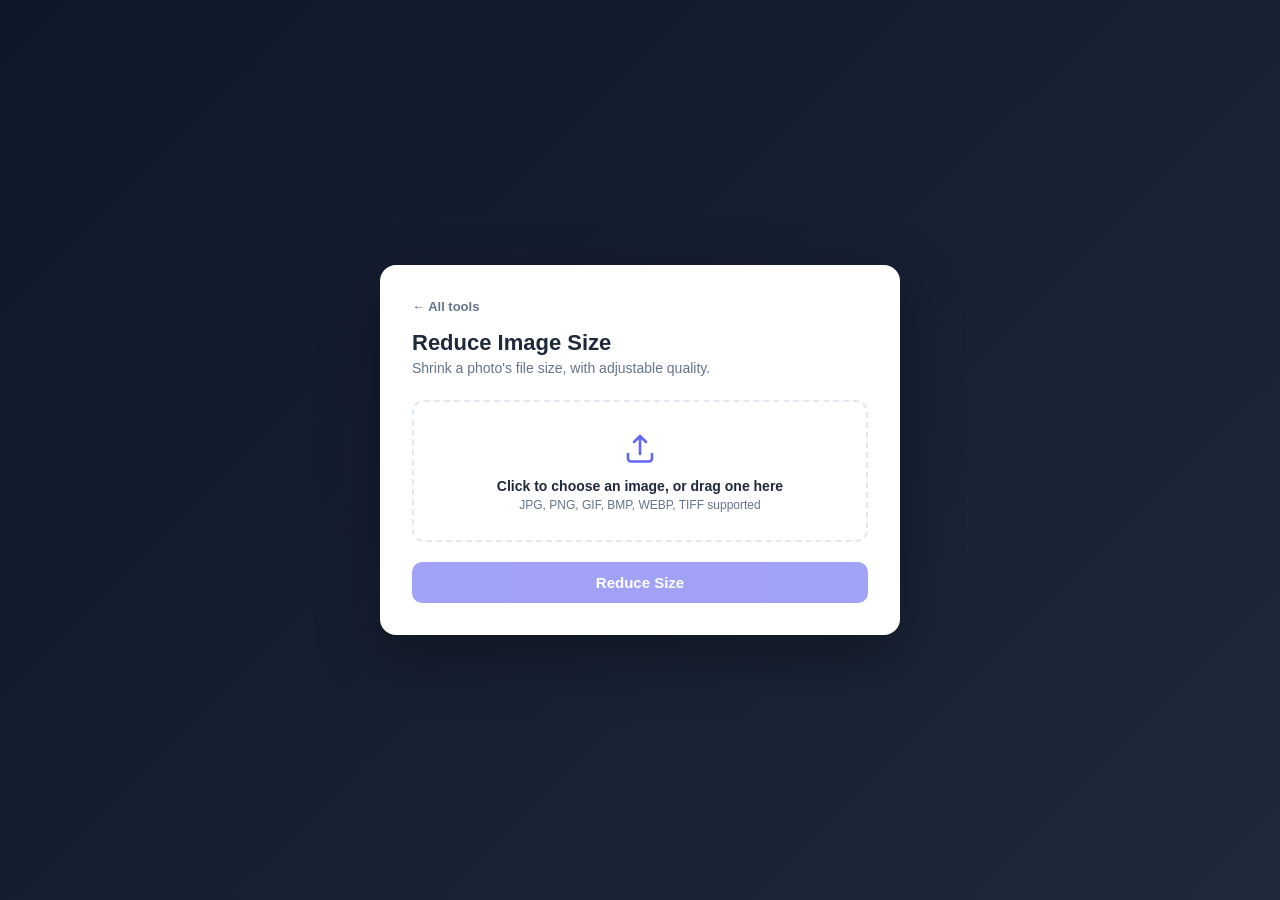
==== app/templates/compress.html @ ec40fc07 "Add landing page and an image-size-reduction tool Add a two-card landing page at "/" (Image to PDF /" ====
<!doctype html>
<html lang="en">
<head>
<meta charset="utf-8">
<meta name="viewport" content="width=device-width, initial-scale=1">
<title>Reduce Image Size</title>
<style>
  :root {
    --bg-1: #0f172a;
    --bg-2: #1e293b;
    --accent: #6366f1;
    --accent-hover: #4f46e5;
    --card: #ffffff;
    --text: #1e293b;
    --muted: #64748b;
    --border: #e2e8f0;
    --danger: #dc2626;
    --success: #16a34a;
  }
  * { box-sizing: border-box; }
  body {
    margin: 0;
    min-height: 100vh;
    display: flex;
    align-items: center;
    justify-content: center;
    padding: 24px;
    font-family: -apple-system, BlinkMacSystemFont, "Segoe UI", Roboto, Helvetica, Arial, sans-serif;
    background: linear-gradient(135deg, var(--bg-1), var(--bg-2));
  }
  .card {
    width: 100%;
    max-width: 520px;
    background: var(--card);
    border-radius: 16px;
    box-shadow: 0 20px 60px rgba(0, 0, 0, 0.35);
    padding: 32px;
  }
  .back-link {
    display: inline-flex;
    align-items: center;
    gap: 4px;
    margin-bottom: 16px;
    color: var(--muted);
    font-size: 13px;
    font-weight: 600;
    text-decoration: none;
  }
  .back-link:hover { color: var(--accent); }
  h1 {
    margin: 0 0 4px;
    font-size: 22px;
    color: var(--text);
  }
  p.subtitle {
    margin: 0 0 24px;
    color: var(--muted);
    font-size: 14px;
  }
  .dropzone {
    border: 2px dashed var(--border);
    border-radius: 12px;
    padding: 28px 16px;
    text-align: center;
    cursor: pointer;
    transition: border-color 0.15s, background-color 0.15s;
  }
  .dropzone:hover,
  .dropzone.dragover {
    border-color: var(--accent);
    background: #eef2ff;
  }
  .dropzone svg { width: 36px; height: 36px; color: var(--accent); margin-bottom: 8px; }
  .dropzone-text { color: var(--text); font-weight: 600; font-size: 14px; }
  .dropzone-hint { color: var(--muted); font-size: 12px; margin-top: 4px; }
  input[type="file"] { display: none; }

  .preview-row {
    display: none;
    align-items: center;
    gap: 12px;
    margin-top: 16px;
    padding: 10px 12px;
    border: 1px solid var(--border);
    border-radius: 10px;
  }
  .preview-row.visible { display: flex; }
  .preview-row img {
    width: 48px;
    height: 48px;
    object-fit: cover;
    border-radius: 6px;
    border: 1px solid var(--border);
    background: #f1f5f9;
  }
  .preview-info { flex: 1; min-width: 0; }
  .preview-name {
    font-size: 13px;
    color: var(--text);
    font-weight: 600;
    white-space: nowrap;
    overflow: hidden;
    text-overflow: ellipsis;
  }
  .preview-size { font-size: 12px; color: var(--muted); }
  .remove-btn {
    border: none;
    background: none;
    color: var(--muted);
    cursor: pointer;
    font-size: 18px;
    line-height: 1;
    padding: 4px;
  }
  .remove-btn:hover { color: var(--danger); }

  .controls {
    display: none;
    margin-top: 18px;
  }
  .controls.visible { display: block; }
  .control-row {
    display: flex;
    align-items: center;
    justify-content: space-between;
    margin-bottom: 6px;
  }
  .control-label { font-size: 13px; font-weight: 600; color: var(--text); }
  .control-value { font-size: 13px; color: var(--muted); }
  input[type="range"] {
    width: 100%;
    accent-color: var(--accent);
  }
  select {
    width: 100%;
    padding: 8px 10px;
    border-radius: 8px;
    border: 1px solid var(--border);
    font-size: 13px;
    color: var(--text);
    background: #fff;
    margin-top: 4px;
  }
  .control-group { margin-top: 16px; }

  button.primary {
    width: 100%;
    margin-top: 20px;
    padding: 12px 16px;
    border: none;
    border-radius: 10px;
    background: var(--accent);
    color: #fff;
    font-size: 15px;
    font-weight: 600;
    cursor: pointer;
    display: flex;
    align-items: center;
    justify-content: center;
    gap: 8px;
    transition: background-color 0.15s;
  }
  button.primary:hover:not(:disabled) { background: var(--accent-hover); }
  button.primary:disabled { opacity: 0.6; cursor: not-allowed; }

  .spinner {
    width: 16px;
    height: 16px;
    border: 2px solid rgba(255, 255, 255, 0.4);
    border-top-color: #fff;
    border-radius: 50%;
    animation: spin 0.7s linear infinite;
    display: none;
  }
  .spinner.visible { display: inline-block; }
  @keyframes spin { to { transform: rotate(360deg); } }

  .error {
    display: none;
    margin-top: 16px;
    padding: 10px 12px;
    border-radius: 8px;
    background: #fef2f2;
    color: var(--danger);
    font-size: 13px;
  }
  .error.visible { display: block; }

  .result {
    display: none;
    margin-top: 24px;
    border-top: 1px solid var(--border);
    padding-top: 20px;
  }
  .result.visible { display: block; }
  .result-header {
    display: flex;
    align-items: center;
    gap: 8px;
    margin-bottom: 4px;
    color: var(--success);
    font-weight: 600;
    font-size: 14px;
  }
  .result-stats {
    font-size: 13px;
    color: var(--muted);
    margin-bottom: 12px;
  }
  .result-stats strong { color: var(--text); }
  .image-preview {
    width: 100%;
    max-height: 320px;
    object-fit: contain;
    border: 1px solid var(--border);
    border-radius: 10px;
    background: #f8fafc;
    display: block;
  }
  .result-actions {
    display: flex;
    gap: 10px;
    margin-top: 14px;
  }
  a.download-btn, button.secondary {
    flex: 1;
    text-align: center;
    padding: 10px 16px;
    border-radius: 10px;
    font-size: 14px;
    font-weight: 600;
    text-decoration: none;
    cursor: pointer;
    border: none;
  }
  a.download-btn {
    background: var(--success);
    color: #fff;
  }
  a.download-btn:hover { opacity: 0.9; }
  button.secondary {
    background: #f1f5f9;
    color: var(--text);
  }
  button.secondary:hover { background: #e2e8f0; }
</style>
</head>
<body>
  <div class="card">
    <a class="back-link" href="/">&larr; All tools</a>
    <h1>Reduce Image Size</h1>
    <p class="subtitle">Shrink a photo's file size, with adjustable quality.</p>

    <form id="upload-form">
      <div class="dropzone" id="dropzone">
        <svg viewBox="0 0 24 24" fill="none" stroke="currentColor" stroke-width="1.75" stroke-linecap="round" stroke-linejoin="round">
          <path d="M12 16V4M12 4l-4 4M12 4l4 4"/>
          <path d="M4 16v3a2 2 0 0 0 2 2h12a2 2 0 0 0 2-2v-3"/>
        </svg>
        <div class="dropzone-text">Click to choose an image, or drag one here</div>
        <div class="dropzone-hint">JPG, PNG, GIF, BMP, WEBP, TIFF supported</div>
        <input type="file" name="file_photo" id="file_photo" accept="image/*">
      </div>

      <div class="preview-row" id="preview-row">
        <img id="preview-thumb" src="" alt="">
        <div class="preview-info">
          <div class="preview-name" id="preview-name"></div>
          <div class="preview-size" id="preview-size"></div>
        </div>
        <button type="button" class="remove-btn" id="remove-btn" aria-label="Remove file">&times;</button>
      </div>

      <div class="controls" id="controls">
        <div class="control-group">
          <div class="control-row">
            <span class="control-label">Quality</span>
            <span class="control-value" id="quality-value">75</span>
          </div>
          <input type="range" id="quality" min="10" max="95" value="75" step="5">
        </div>
        <div class="control-group">
          <span class="control-label">Max dimension</span>
          <select id="max-dimension">
            <option value="0">No resize</option>
            <option value="1920">1920px</option>
            <option value="1280" selected>1280px</option>
            <option value="1024">1024px</option>
            <option value="800">800px</option>
            <option value="640">640px</option>
          </select>
        </div>
      </div>

      <button type="submit" class="primary" id="convert-btn" disabled>
        <span class="spinner" id="spinner"></span>
        <span id="convert-label">Reduce Size</span>
      </button>
    </form>

    <div class="error" id="error-box"></div>

    <div class="result" id="result">
      <div class="result-header">&#10003; Reduced successfully</div>
      <div class="result-stats" id="result-stats"></div>
      <img class="image-preview" id="image-preview" alt="Compressed preview">
      <div class="result-actions">
        <a class="download-btn" id="download-link" download>Download Image</a>
        <button type="button" class="secondary" id="reset-btn">Compress another</button>
      </div>
    </div>
  </div>

  <script>
    const dropzone = document.getElementById('dropzone');
    const fileInput = document.getElementById('file_photo');
    const previewRow = document.getElementById('preview-row');
    const previewThumb = document.getElementById('preview-thumb');
    const previewName = document.getElementById('preview-name');
    const previewSize = document.getElementById('preview-size');
    const removeBtn = document.getElementById('remove-btn');
    const controls = document.getElementById('controls');
    const qualityInput = document.getElementById('quality');
    const qualityValue = document.getElementById('quality-value');
    const maxDimensionSelect = document.getElementById('max-dimension');
    const form = document.getElementById('upload-form');
    const convertBtn = document.getElementById('convert-btn');
    const spinner = document.getElementById('spinner');
    const convertLabel = document.getElementById('convert-label');
    const errorBox = document.getElementById('error-box');
    const result = document.getElementById('result');
    const resultStats = document.getElementById('result-stats');
    const imagePreview = document.getElementById('image-preview');
    const downloadLink = document.getElementById('download-link');
    const resetBtn = document.getElementById('reset-btn');

    let selectedFile = null;

    function formatSize(bytes) {
      if (bytes < 1024) return bytes + ' B';
      if (bytes < 1024 * 1024) return (bytes / 1024).toFixed(1) + ' KB';
      return (bytes / (1024 * 1024)).toFixed(1) + ' MB';
    }

    function showError(message) {
      errorBox.textContent = message;
      errorBox.classList.add('visible');
    }

    function clearError() {
      errorBox.textContent = '';
      errorBox.classList.remove('visible');
    }

    function setFile(file) {
      if (!file) return;
      clearError();
      result.classList.remove('visible');
      selectedFile = file;

      const reader = new FileReader();
      reader.onload = (e) => { previewThumb.src = e.target.result; };
      reader.readAsDataURL(file);

      previewName.textContent = file.name;
      previewSize.textContent = formatSize(file.size);
      previewRow.classList.add('visible');
      controls.classList.add('visible');
      convertBtn.disabled = false;
    }

    function clearFile() {
      selectedFile = null;
      fileInput.value = '';
      previewRow.classList.remove('visible');
      controls.classList.remove('visible');
      convertBtn.disabled = true;
      result.classList.remove('visible');
      clearError();
    }

    dropzone.addEventListener('click', () => fileInput.click());
    fileInput.addEventListener('change', () => setFile(fileInput.files[0]));

    ['dragenter', 'dragover'].forEach((evt) =>
      dropzone.addEventListener(evt, (e) => {
        e.preventDefault();
        dropzone.classList.add('dragover');
      })
    );
    ['dragleave', 'drop'].forEach((evt) =>
      dropzone.addEventListener(evt, (e) => {
        e.preventDefault();
        dropzone.classList.remove('dragover');
      })
    );
    dropzone.addEventListener('drop', (e) => {
      const file = e.dataTransfer.files[0];
      if (file) {
        fileInput.files = e.dataTransfer.files;
        setFile(file);
      }
    });

    removeBtn.addEventListener('click', (e) => {
      e.stopPropagation();
      clearFile();
    });

    qualityInput.addEventListener('input', () => {
      qualityValue.textContent = qualityInput.value;
    });

    form.addEventListener('submit', async (e) => {
      e.preventDefault();
      if (!selectedFile) return;

      clearError();
      convertBtn.disabled = true;
      spinner.classList.add('visible');
      convertLabel.textContent = 'Reducing...';

      try {
        const formData = new FormData();
        formData.append('file_photo', selectedFile);
        formData.append('quality', qualityInput.value);
        formData.append('max_dimension', maxDimensionSelect.value);

        const response = await fetch(form.action, { method: 'POST', body: formData });
        const data = await response.json();

        if (!response.ok) {
          throw new Error(data.detail || 'Compression failed');
        }

        imagePreview.src = data.image_url;
        downloadLink.href = data.image_url;
        downloadLink.setAttribute('download', data.download_name || 'compressed.jpg');

        const changeLabel = data.reduction_percent >= 0
          ? `${data.reduction_percent}% smaller`
          : `${Math.abs(data.reduction_percent)}% larger`;
        resultStats.innerHTML = `<strong>${formatSize(data.original_size)}</strong> &rarr; <strong>${formatSize(data.compressed_size)}</strong> (${changeLabel})`;

        result.classList.add('visible');
      } catch (err) {
        showError(err.message || 'Something went wrong. Please try again.');
      } finally {
        convertBtn.disabled = !selectedFile;
        spinner.classList.remove('visible');
        convertLabel.textContent = 'Reduce Size';
      }
    });

    resetBtn.addEventListener('click', () => {
      clearFile();
      imagePreview.src = '';
    });
  </script>
</body>
</html>
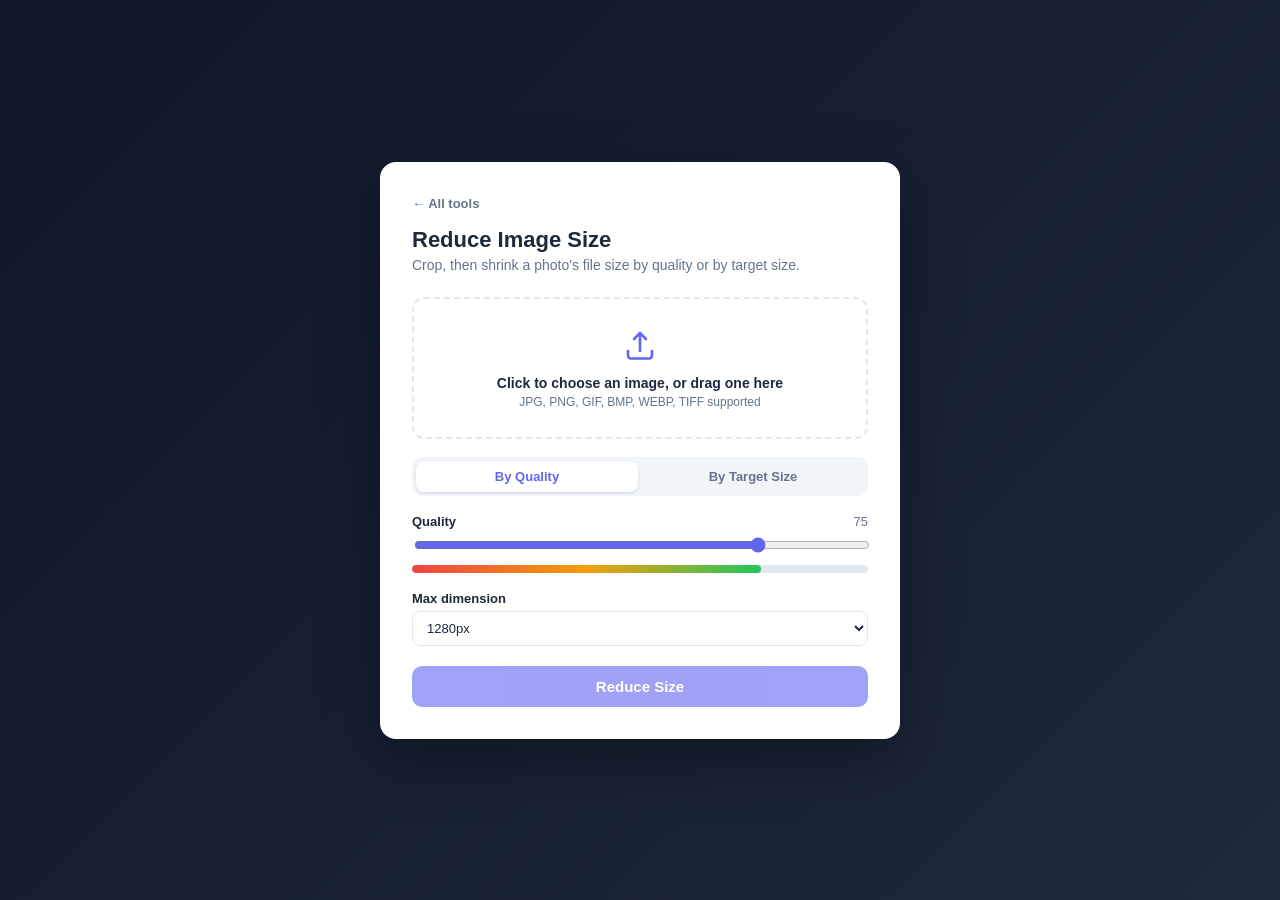
==== commit e5b91cb1: "Add crop, target-size auto-compression, and a quality meter to the resize tool - Crop: a canvas-base" ====
--- a/app/templates/compress.html
+++ b/app/templates/compress.html
@@ -103,6 +103,17 @@
     text-overflow: ellipsis;
   }
   .preview-size { font-size: 12px; color: var(--muted); }
+  .icon-btn {
+    border: none;
+    background: none;
+    color: var(--muted);
+    cursor: pointer;
+    padding: 4px;
+    display: inline-flex;
+    align-items: center;
+  }
+  .icon-btn:hover { color: var(--accent); }
+  .icon-btn svg { width: 18px; height: 18px; }
   .remove-btn {
     border: none;
     background: none;
@@ -114,10 +125,78 @@
   }
   .remove-btn:hover { color: var(--danger); }
 
-  .controls {
+  /* Cropper */
+  .cropper {
     display: none;
+    margin-top: 14px;
+  }
+  .cropper.visible { display: block; }
+  .cropper-image-wrap {
+    position: relative;
+    max-width: 100%;
+    line-height: 0;
+    background: #0f172a;
+    border-radius: 10px;
+    overflow: hidden;
+    user-select: none;
+  }
+  .cropper-image-wrap img {
+    display: block;
+    width: 100%;
+    height: auto;
+  }
+  .crop-box {
+    position: absolute;
+    border: 2px solid #fff;
+    box-shadow: 0 0 0 9999px rgba(15, 23, 42, 0.55);
+    cursor: move;
+    touch-action: none;
+  }
+  .crop-handle {
+    position: absolute;
+    width: 14px;
+    height: 14px;
+    background: #fff;
+    border: 2px solid var(--accent);
+    border-radius: 50%;
+    touch-action: none;
+  }
+  .crop-handle.nw { left: -8px; top: -8px; cursor: nwse-resize; }
+  .crop-handle.ne { right: -8px; top: -8px; cursor: nesw-resize; }
+  .crop-handle.sw { left: -8px; bottom: -8px; cursor: nesw-resize; }
+  .crop-handle.se { right: -8px; bottom: -8px; cursor: nwse-resize; }
+  .crop-actions {
+    display: flex;
+    gap: 10px;
+    margin-top: 10px;
+  }
+
+  .mode-toggle {
+    display: flex;
     margin-top: 18px;
-  }
+    background: #f1f5f9;
+    border-radius: 10px;
+    padding: 4px;
+    gap: 4px;
+  }
+  .mode-btn {
+    flex: 1;
+    border: none;
+    background: none;
+    padding: 8px 10px;
+    border-radius: 8px;
+    font-size: 13px;
+    font-weight: 600;
+    color: var(--muted);
+    cursor: pointer;
+  }
+  .mode-btn.active {
+    background: #fff;
+    color: var(--accent);
+    box-shadow: 0 1px 3px rgba(0, 0, 0, 0.12);
+  }
+
+  .controls { display: none; margin-top: 18px; }
   .controls.visible { display: block; }
   .control-row {
     display: flex;
@@ -131,7 +210,7 @@
     width: 100%;
     accent-color: var(--accent);
   }
-  select {
+  select, input[type="number"] {
     width: 100%;
     padding: 8px 10px;
     border-radius: 8px;
@@ -142,6 +221,23 @@
     margin-top: 4px;
   }
   .control-group { margin-top: 16px; }
+  .control-hint { font-size: 12px; color: var(--muted); margin-top: 6px; }
+
+  .quality-track {
+    width: 100%;
+    height: 8px;
+    border-radius: 4px;
+    background: #e2e8f0;
+    overflow: hidden;
+    margin-top: 8px;
+  }
+  .quality-fill {
+    height: 100%;
+    border-radius: 4px;
+    background: linear-gradient(90deg, #ef4444, #f59e0b, #22c55e);
+    width: 0%;
+    transition: width 0.2s ease;
+  }
 
   button.primary {
     width: 100%;
@@ -205,9 +301,15 @@
   .result-stats {
     font-size: 13px;
     color: var(--muted);
+    margin-bottom: 4px;
+  }
+  .result-stats strong { color: var(--text); }
+  .result-quality {
+    font-size: 12px;
+    color: var(--muted);
+    margin-top: 10px;
     margin-bottom: 12px;
   }
-  .result-stats strong { color: var(--text); }
   .image-preview {
     width: 100%;
     max-height: 320px;
@@ -249,7 +351,7 @@
   <div class="card">
     <a class="back-link" href="/">&larr; All tools</a>
     <h1>Reduce Image Size</h1>
-    <p class="subtitle">Shrink a photo's file size, with adjustable quality.</p>
+    <p class="subtitle">Crop, then shrink a photo's file size by quality or by target size.</p>
 
     <form id="upload-form">
       <div class="dropzone" id="dropzone">
@@ -268,16 +370,44 @@
           <div class="preview-name" id="preview-name"></div>
           <div class="preview-size" id="preview-size"></div>
         </div>
+        <button type="button" class="icon-btn" id="crop-btn" aria-label="Crop image">
+          <svg viewBox="0 0 24 24" fill="none" stroke="currentColor" stroke-width="1.75" stroke-linecap="round" stroke-linejoin="round">
+            <path d="M6 2v14a2 2 0 0 0 2 2h14"/>
+            <path d="M18 22V8a2 2 0 0 0-2-2H2"/>
+          </svg>
+        </button>
         <button type="button" class="remove-btn" id="remove-btn" aria-label="Remove file">&times;</button>
       </div>
 
-      <div class="controls" id="controls">
+      <div class="cropper" id="cropper">
+        <div class="cropper-image-wrap" id="cropper-wrap">
+          <img id="crop-image" src="" alt="Crop preview">
+          <div class="crop-box" id="crop-box">
+            <div class="crop-handle nw" data-handle="nw"></div>
+            <div class="crop-handle ne" data-handle="ne"></div>
+            <div class="crop-handle sw" data-handle="sw"></div>
+            <div class="crop-handle se" data-handle="se"></div>
+          </div>
+        </div>
+        <div class="crop-actions">
+          <button type="button" class="primary" id="apply-crop-btn" style="margin-top:0">Apply Crop</button>
+          <button type="button" class="secondary" id="cancel-crop-btn">Cancel</button>
+        </div>
+      </div>
+
+      <div class="mode-toggle" id="mode-toggle">
+        <button type="button" class="mode-btn active" data-mode="quality">By Quality</button>
+        <button type="button" class="mode-btn" data-mode="target">By Target Size</button>
+      </div>
+
+      <div class="controls visible" id="quality-controls">
         <div class="control-group">
           <div class="control-row">
             <span class="control-label">Quality</span>
             <span class="control-value" id="quality-value">75</span>
           </div>
           <input type="range" id="quality" min="10" max="95" value="75" step="5">
+          <div class="quality-track"><div class="quality-fill" id="quality-fill"></div></div>
         </div>
         <div class="control-group">
           <span class="control-label">Max dimension</span>
@@ -292,6 +422,14 @@
         </div>
       </div>
 
+      <div class="controls" id="target-controls">
+        <div class="control-group">
+          <span class="control-label">Target file size (MB)</span>
+          <input type="number" id="target-size" min="0.01" step="0.05" value="0.5">
+          <div class="control-hint">We'll automatically find the quality (and, if needed, dimensions) that gets closest to this size without going over.</div>
+        </div>
+      </div>
+
       <button type="submit" class="primary" id="convert-btn" disabled>
         <span class="spinner" id="spinner"></span>
         <span id="convert-label">Reduce Size</span>
@@ -303,7 +441,9 @@
     <div class="result" id="result">
       <div class="result-header">&#10003; Reduced successfully</div>
       <div class="result-stats" id="result-stats"></div>
-      <img class="image-preview" id="image-preview" alt="Compressed preview">
+      <div class="result-quality" id="result-quality-label"></div>
+      <div class="quality-track"><div class="quality-fill" id="result-quality-fill"></div></div>
+      <img class="image-preview" id="image-preview" alt="Compressed preview" style="margin-top:14px">
       <div class="result-actions">
         <a class="download-btn" id="download-link" download>Download Image</a>
         <button type="button" class="secondary" id="reset-btn">Compress another</button>
@@ -319,10 +459,21 @@
     const previewName = document.getElementById('preview-name');
     const previewSize = document.getElementById('preview-size');
     const removeBtn = document.getElementById('remove-btn');
-    const controls = document.getElementById('controls');
+    const cropBtn = document.getElementById('crop-btn');
+    const cropper = document.getElementById('cropper');
+    const cropperWrap = document.getElementById('cropper-wrap');
+    const cropImage = document.getElementById('crop-image');
+    const cropBox = document.getElementById('crop-box');
+    const applyCropBtn = document.getElementById('apply-crop-btn');
+    const cancelCropBtn = document.getElementById('cancel-crop-btn');
+    const modeToggle = document.getElementById('mode-toggle');
+    const qualityControls = document.getElementById('quality-controls');
+    const targetControls = document.getElementById('target-controls');
     const qualityInput = document.getElementById('quality');
     const qualityValue = document.getElementById('quality-value');
+    const qualityFill = document.getElementById('quality-fill');
     const maxDimensionSelect = document.getElementById('max-dimension');
+    const targetSizeInput = document.getElementById('target-size');
     const form = document.getElementById('upload-form');
     const convertBtn = document.getElementById('convert-btn');
     const spinner = document.getElementById('spinner');
@@ -330,11 +481,14 @@
     const errorBox = document.getElementById('error-box');
     const result = document.getElementById('result');
     const resultStats = document.getElementById('result-stats');
+    const resultQualityLabel = document.getElementById('result-quality-label');
+    const resultQualityFill = document.getElementById('result-quality-fill');
     const imagePreview = document.getElementById('image-preview');
     const downloadLink = document.getElementById('download-link');
     const resetBtn = document.getElementById('reset-btn');
 
     let selectedFile = null;
+    let mode = 'quality';
 
     function formatSize(bytes) {
       if (bytes < 1024) return bytes + ' B';
@@ -350,6 +504,12 @@
     function clearError() {
       errorBox.textContent = '';
       errorBox.classList.remove('visible');
+    }
+
+    function updateQualityFill() {
+      const pct = ((qualityInput.value - qualityInput.min) / (qualityInput.max - qualityInput.min)) * 100;
+      qualityFill.style.width = pct + '%';
+      qualityValue.textContent = qualityInput.value;
     }
 
     function setFile(file) {
@@ -357,6 +517,7 @@
       clearError();
       result.classList.remove('visible');
       selectedFile = file;
+      closeCropper();
 
       const reader = new FileReader();
       reader.onload = (e) => { previewThumb.src = e.target.result; };
@@ -365,7 +526,6 @@
       previewName.textContent = file.name;
       previewSize.textContent = formatSize(file.size);
       previewRow.classList.add('visible');
-      controls.classList.add('visible');
       convertBtn.disabled = false;
     }
 
@@ -373,9 +533,9 @@
       selectedFile = null;
       fileInput.value = '';
       previewRow.classList.remove('visible');
-      controls.classList.remove('visible');
       convertBtn.disabled = true;
       result.classList.remove('visible');
+      closeCropper();
       clearError();
     }
 
@@ -407,8 +567,121 @@
       clearFile();
     });
 
-    qualityInput.addEventListener('input', () => {
-      qualityValue.textContent = qualityInput.value;
+    qualityInput.addEventListener('input', updateQualityFill);
+    updateQualityFill();
+
+    modeToggle.addEventListener('click', (e) => {
+      const btn = e.target.closest('.mode-btn');
+      if (!btn) return;
+      mode = btn.dataset.mode;
+      modeToggle.querySelectorAll('.mode-btn').forEach((b) => b.classList.toggle('active', b === btn));
+      qualityControls.classList.toggle('visible', mode === 'quality');
+      targetControls.classList.toggle('visible', mode === 'target');
+    });
+
+    // ---- Cropper ----
+    let cropRect = null; // { x, y, w, h } in wrap-pixel space
+    let dragState = null;
+
+    function closeCropper() {
+      cropper.classList.remove('visible');
+    }
+
+    cropBtn.addEventListener('click', () => {
+      if (!selectedFile) return;
+      const url = URL.createObjectURL(selectedFile);
+      cropImage.onload = () => {
+        cropper.classList.add('visible');
+        const w = cropperWrap.clientWidth;
+        const h = cropperWrap.clientHeight;
+        const boxW = w * 0.7;
+        const boxH = h * 0.7;
+        cropRect = { x: (w - boxW) / 2, y: (h - boxH) / 2, w: boxW, h: boxH };
+        renderCropBox();
+      };
+      cropImage.src = url;
+    });
+
+    function renderCropBox() {
+      cropBox.style.left = cropRect.x + 'px';
+      cropBox.style.top = cropRect.y + 'px';
+      cropBox.style.width = cropRect.w + 'px';
+      cropBox.style.height = cropRect.h + 'px';
+    }
+
+    function clampCropRect() {
+      const w = cropperWrap.clientWidth;
+      const h = cropperWrap.clientHeight;
+      cropRect.w = Math.max(30, Math.min(cropRect.w, w));
+      cropRect.h = Math.max(30, Math.min(cropRect.h, h));
+      cropRect.x = Math.max(0, Math.min(cropRect.x, w - cropRect.w));
+      cropRect.y = Math.max(0, Math.min(cropRect.y, h - cropRect.h));
+    }
+
+    function pointerPos(e) {
+      return { x: e.clientX, y: e.clientY };
+    }
+
+    cropBox.addEventListener('pointerdown', (e) => {
+      const handle = e.target.dataset.handle;
+      dragState = {
+        handle: handle || 'move',
+        start: pointerPos(e),
+        rect: { ...cropRect },
+      };
+      e.target.setPointerCapture && e.target.setPointerCapture(e.pointerId);
+      e.preventDefault();
+    });
+
+    window.addEventListener('pointermove', (e) => {
+      if (!dragState) return;
+      const pos = pointerPos(e);
+      const dx = pos.x - dragState.start.x;
+      const dy = pos.y - dragState.start.y;
+      const r = dragState.rect;
+
+      if (dragState.handle === 'move') {
+        cropRect.x = r.x + dx;
+        cropRect.y = r.y + dy;
+      } else {
+        let { x, y, w, h } = r;
+        if (dragState.handle.includes('n')) { y = r.y + dy; h = r.h - dy; }
+        if (dragState.handle.includes('s')) { h = r.h + dy; }
+        if (dragState.handle.includes('w')) { x = r.x + dx; w = r.w - dx; }
+        if (dragState.handle.includes('e')) { w = r.w + dx; }
+        cropRect = { x, y, w, h };
+      }
+      clampCropRect();
+      renderCropBox();
+    });
+
+    window.addEventListener('pointerup', () => { dragState = null; });
+
+    cancelCropBtn.addEventListener('click', () => closeCropper());
+
+    applyCropBtn.addEventListener('click', () => {
+      const wrapW = cropperWrap.clientWidth;
+      const wrapH = cropperWrap.clientHeight;
+      const scaleX = cropImage.naturalWidth / wrapW;
+      const scaleY = cropImage.naturalHeight / wrapH;
+
+      const sx = cropRect.x * scaleX;
+      const sy = cropRect.y * scaleY;
+      const sw = cropRect.w * scaleX;
+      const sh = cropRect.h * scaleY;
+
+      const canvas = document.createElement('canvas');
+      canvas.width = Math.max(1, Math.round(sw));
+      canvas.height = Math.max(1, Math.round(sh));
+      const ctx = canvas.getContext('2d');
+      ctx.drawImage(cropImage, sx, sy, sw, sh, 0, 0, canvas.width, canvas.height);
+
+      const outType = selectedFile.type && selectedFile.type.startsWith('image/') ? selectedFile.type : 'image/png';
+      canvas.toBlob((blob) => {
+        const croppedFile = new File([blob], selectedFile.name, { type: outType });
+        closeCropper();
+        setFile(croppedFile);
+      }, outType, 0.95);
     });
 
     form.addEventListener('submit', async (e) => {
@@ -418,13 +691,19 @@
       clearError();
       convertBtn.disabled = true;
       spinner.classList.add('visible');
-      convertLabel.textContent = 'Reducing...';
+      convertLabel.textContent = mode === 'target' ? 'Finding best fit...' : 'Reducing...';
 
       try {
         const formData = new FormData();
         formData.append('file_photo', selectedFile);
-        formData.append('quality', qualityInput.value);
-        formData.append('max_dimension', maxDimensionSelect.value);
+        if (mode === 'target') {
+          const mb = parseFloat(targetSizeInput.value);
+          if (!mb || mb <= 0) throw new Error('Enter a target size greater than 0');
+          formData.append('target_size_mb', mb);
+        } else {
+          formData.append('quality', qualityInput.value);
+          formData.append('max_dimension', maxDimensionSelect.value);
+        }
 
         const response = await fetch(form.action, { method: 'POST', body: formData });
         const data = await response.json();
@@ -441,6 +720,9 @@
           ? `${data.reduction_percent}% smaller`
           : `${Math.abs(data.reduction_percent)}% larger`;
         resultStats.innerHTML = `<strong>${formatSize(data.original_size)}</strong> &rarr; <strong>${formatSize(data.compressed_size)}</strong> (${changeLabel})`;
+
+        resultQualityLabel.textContent = `Quality used: ${data.quality_used}%`;
+        resultQualityFill.style.width = data.quality_used + '%';
 
         result.classList.add('visible');
       } catch (err) {
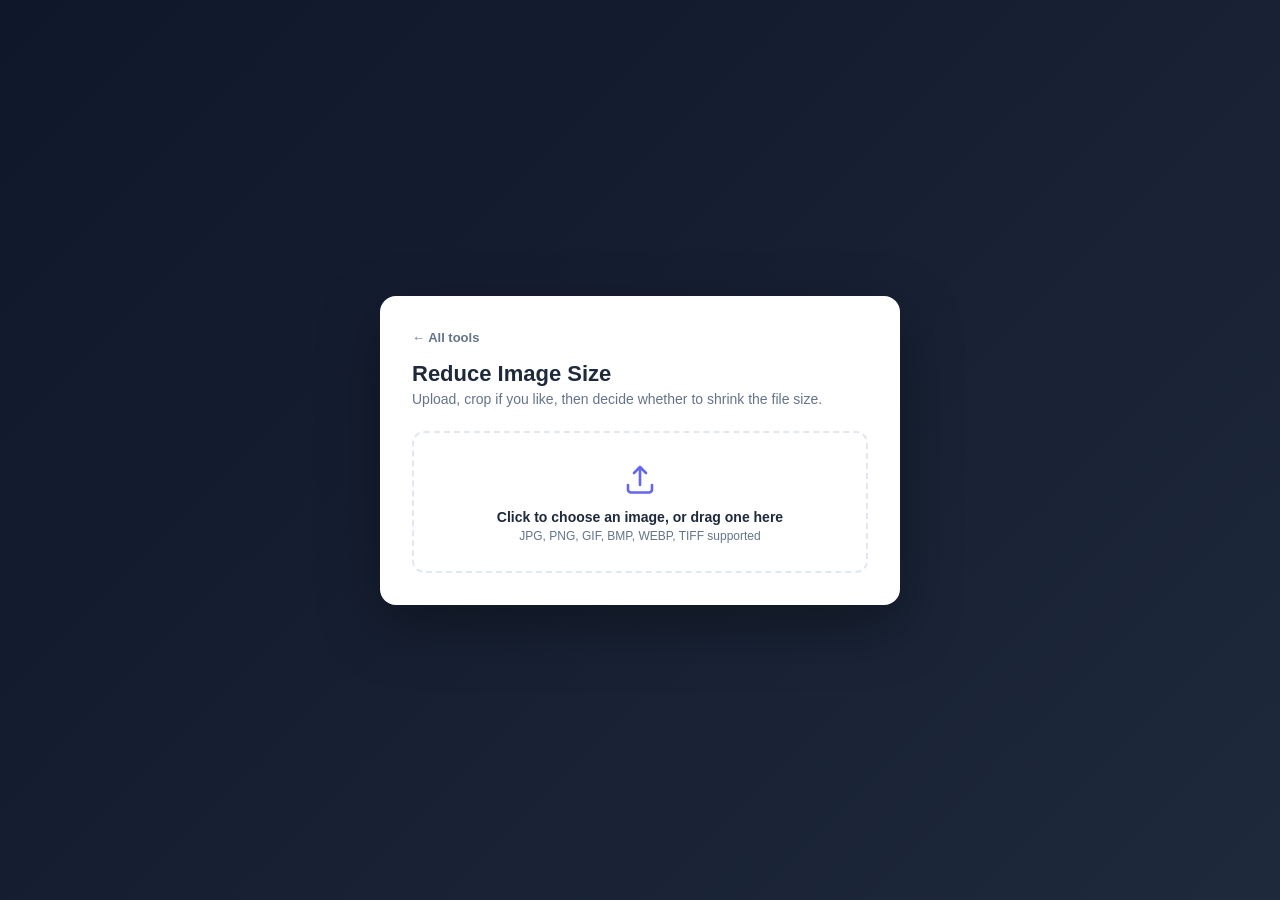
==== commit 4dfdac0d: "Add Merge PDF, Word-to-PDF, PDF-to-Word tools and upgrade existing ones Landing page grows from 2 to" ====
--- a/app/templates/compress.html
+++ b/app/templates/compress.html
@@ -125,12 +125,16 @@
   }
   .remove-btn:hover { color: var(--danger); }
 
+  .section { display: none; margin-top: 18px; }
+  .section.visible { display: block; }
+  .section-label {
+    font-size: 13px;
+    font-weight: 700;
+    color: var(--text);
+    margin-bottom: 8px;
+  }
+
   /* Cropper */
-  .cropper {
-    display: none;
-    margin-top: 14px;
-  }
-  .cropper.visible { display: block; }
   .cropper-image-wrap {
     position: relative;
     max-width: 100%;
@@ -171,9 +175,33 @@
     margin-top: 10px;
   }
 
+  .size-summary {
+    font-size: 13px;
+    color: var(--muted);
+  }
+  .size-summary strong { color: var(--text); }
+
+  .decision-row {
+    display: flex;
+    gap: 10px;
+    margin-top: 12px;
+  }
+  button.decision-btn {
+    flex: 1;
+    padding: 10px 16px;
+    border-radius: 10px;
+    font-size: 14px;
+    font-weight: 600;
+    cursor: pointer;
+    border: 1px solid var(--border);
+    background: #fff;
+    color: var(--text);
+  }
+  button.decision-btn:hover { border-color: var(--accent); color: var(--accent); }
+  button.decision-btn.chosen { background: var(--accent); color: #fff; border-color: var(--accent); }
+
   .mode-toggle {
     display: flex;
-    margin-top: 18px;
     background: #f1f5f9;
     border-radius: 10px;
     padding: 4px;
@@ -196,7 +224,7 @@
     box-shadow: 0 1px 3px rgba(0, 0, 0, 0.12);
   }
 
-  .controls { display: none; margin-top: 18px; }
+  .controls { display: none; margin-top: 16px; }
   .controls.visible { display: block; }
   .control-row {
     display: flex;
@@ -210,7 +238,7 @@
     width: 100%;
     accent-color: var(--accent);
   }
-  select, input[type="number"] {
+  select, input[type="number"], input[type="text"] {
     width: 100%;
     padding: 8px 10px;
     border-radius: 8px;
@@ -282,6 +310,17 @@
   }
   .error.visible { display: block; }
 
+  .floor-note {
+    display: none;
+    margin-top: 10px;
+    padding: 8px 10px;
+    border-radius: 8px;
+    background: #fffbeb;
+    color: #92400e;
+    font-size: 12px;
+  }
+  .floor-note.visible { display: block; }
+
   .result {
     display: none;
     margin-top: 24px;
@@ -319,6 +358,7 @@
     background: #f8fafc;
     display: block;
   }
+  .filename-group { margin-top: 14px; margin-bottom: 4px; }
   .result-actions {
     display: flex;
     gap: 10px;
@@ -351,7 +391,7 @@
   <div class="card">
     <a class="back-link" href="/">&larr; All tools</a>
     <h1>Reduce Image Size</h1>
-    <p class="subtitle">Crop, then shrink a photo's file size by quality or by target size.</p>
+    <p class="subtitle">Upload, crop if you like, then decide whether to shrink the file size.</p>
 
     <form id="upload-form">
       <div class="dropzone" id="dropzone">
@@ -370,16 +410,12 @@
           <div class="preview-name" id="preview-name"></div>
           <div class="preview-size" id="preview-size"></div>
         </div>
-        <button type="button" class="icon-btn" id="crop-btn" aria-label="Crop image">
-          <svg viewBox="0 0 24 24" fill="none" stroke="currentColor" stroke-width="1.75" stroke-linecap="round" stroke-linejoin="round">
-            <path d="M6 2v14a2 2 0 0 0 2 2h14"/>
-            <path d="M18 22V8a2 2 0 0 0-2-2H2"/>
-          </svg>
-        </button>
         <button type="button" class="remove-btn" id="remove-btn" aria-label="Remove file">&times;</button>
       </div>
 
-      <div class="cropper" id="cropper">
+      <!-- Step: crop -->
+      <div class="section" id="crop-section">
+        <div class="section-label">Crop (optional)</div>
         <div class="cropper-image-wrap" id="cropper-wrap">
           <img id="crop-image" src="" alt="Crop preview">
           <div class="crop-box" id="crop-box">
@@ -391,62 +427,85 @@
         </div>
         <div class="crop-actions">
           <button type="button" class="primary" id="apply-crop-btn" style="margin-top:0">Apply Crop</button>
-          <button type="button" class="secondary" id="cancel-crop-btn">Cancel</button>
+          <button type="button" class="secondary" id="skip-crop-btn">Use Original</button>
         </div>
       </div>
 
-      <div class="mode-toggle" id="mode-toggle">
-        <button type="button" class="mode-btn active" data-mode="quality">By Quality</button>
-        <button type="button" class="mode-btn" data-mode="target">By Target Size</button>
+      <!-- Step: decision -->
+      <div class="section" id="decision-section">
+        <div class="section-label">Current image</div>
+        <div class="size-summary" id="size-summary"></div>
+        <div class="quality-track"><div class="quality-fill" id="anchor-quality-fill" style="width:100%"></div></div>
+        <div class="control-hint" style="margin-bottom:4px">Original quality &mdash; nothing compressed yet</div>
+        <div class="control-label" style="margin-top:14px">Reduce the file size further?</div>
+        <div class="decision-row">
+          <button type="button" class="decision-btn" id="reduce-no-btn">No, use this</button>
+          <button type="button" class="decision-btn" id="reduce-yes-btn">Yes, reduce it</button>
+        </div>
       </div>
 
-      <div class="controls visible" id="quality-controls">
-        <div class="control-group">
-          <div class="control-row">
-            <span class="control-label">Quality</span>
-            <span class="control-value" id="quality-value">75</span>
+      <!-- Step: compression controls -->
+      <div class="section" id="compress-section">
+        <div class="section-label">How should we reduce it?</div>
+        <div class="mode-toggle" id="mode-toggle">
+          <button type="button" class="mode-btn active" data-mode="target">By Target Size</button>
+          <button type="button" class="mode-btn" data-mode="quality">By Quality</button>
+        </div>
+
+        <div class="controls visible" id="target-controls">
+          <div class="control-group">
+            <span class="control-label">Target file size (MB)</span>
+            <input type="number" id="target-size" min="0.01" step="any" value="0.5">
           </div>
-          <input type="range" id="quality" min="10" max="95" value="75" step="5">
-          <div class="quality-track"><div class="quality-fill" id="quality-fill"></div></div>
         </div>
+
+        <div class="controls" id="quality-controls">
+          <div class="control-group">
+            <div class="control-row">
+              <span class="control-label">Quality</span>
+              <span class="control-value" id="quality-value">75</span>
+            </div>
+            <input type="range" id="quality" min="10" max="95" value="75" step="5">
+            <div class="quality-track"><div class="quality-fill" id="quality-fill"></div></div>
+          </div>
+        </div>
+
         <div class="control-group">
           <span class="control-label">Max dimension</span>
           <select id="max-dimension">
-            <option value="0">No resize</option>
+            <option value="0" selected>No resize</option>
             <option value="1920">1920px</option>
-            <option value="1280" selected>1280px</option>
+            <option value="1280">1280px</option>
             <option value="1024">1024px</option>
             <option value="800">800px</option>
             <option value="640">640px</option>
           </select>
+          <div class="control-hint">Quality always stays above 40% &mdash; if your target can't be reached without dropping lower, we stop there and get as close as we can.</div>
         </div>
+
+        <button type="submit" class="primary" id="convert-btn">
+          <span class="spinner" id="spinner"></span>
+          <span id="convert-label">Reduce Size</span>
+        </button>
       </div>
-
-      <div class="controls" id="target-controls">
-        <div class="control-group">
-          <span class="control-label">Target file size (MB)</span>
-          <input type="number" id="target-size" min="0.01" step="0.05" value="0.5">
-          <div class="control-hint">We'll automatically find the quality (and, if needed, dimensions) that gets closest to this size without going over.</div>
-        </div>
-      </div>
-
-      <button type="submit" class="primary" id="convert-btn" disabled>
-        <span class="spinner" id="spinner"></span>
-        <span id="convert-label">Reduce Size</span>
-      </button>
     </form>
 
     <div class="error" id="error-box"></div>
 
     <div class="result" id="result">
-      <div class="result-header">&#10003; Reduced successfully</div>
+      <div class="result-header" id="result-header">&#10003; Ready to download</div>
       <div class="result-stats" id="result-stats"></div>
       <div class="result-quality" id="result-quality-label"></div>
-      <div class="quality-track"><div class="quality-fill" id="result-quality-fill"></div></div>
-      <img class="image-preview" id="image-preview" alt="Compressed preview" style="margin-top:14px">
+      <div class="quality-track" id="result-quality-track"><div class="quality-fill" id="result-quality-fill"></div></div>
+      <div class="floor-note" id="floor-note">Quality floor (40%) reached &mdash; this is the closest we could get to your target without lowering quality further.</div>
+      <img class="image-preview" id="image-preview" alt="Result preview" style="margin-top:14px">
+      <div class="control-group filename-group">
+        <span class="control-label">File name</span>
+        <input type="text" id="filename-input" spellcheck="false">
+      </div>
       <div class="result-actions">
         <a class="download-btn" id="download-link" download>Download Image</a>
-        <button type="button" class="secondary" id="reset-btn">Compress another</button>
+        <button type="button" class="secondary" id="reset-btn">Start over</button>
       </div>
     </div>
   </div>
@@ -459,13 +518,20 @@
     const previewName = document.getElementById('preview-name');
     const previewSize = document.getElementById('preview-size');
     const removeBtn = document.getElementById('remove-btn');
-    const cropBtn = document.getElementById('crop-btn');
-    const cropper = document.getElementById('cropper');
+
+    const cropSection = document.getElementById('crop-section');
     const cropperWrap = document.getElementById('cropper-wrap');
     const cropImage = document.getElementById('crop-image');
     const cropBox = document.getElementById('crop-box');
     const applyCropBtn = document.getElementById('apply-crop-btn');
-    const cancelCropBtn = document.getElementById('cancel-crop-btn');
+    const skipCropBtn = document.getElementById('skip-crop-btn');
+
+    const decisionSection = document.getElementById('decision-section');
+    const sizeSummary = document.getElementById('size-summary');
+    const reduceYesBtn = document.getElementById('reduce-yes-btn');
+    const reduceNoBtn = document.getElementById('reduce-no-btn');
+
+    const compressSection = document.getElementById('compress-section');
     const modeToggle = document.getElementById('mode-toggle');
     const qualityControls = document.getElementById('quality-controls');
     const targetControls = document.getElementById('target-controls');
@@ -474,21 +540,29 @@
     const qualityFill = document.getElementById('quality-fill');
     const maxDimensionSelect = document.getElementById('max-dimension');
     const targetSizeInput = document.getElementById('target-size');
+
     const form = document.getElementById('upload-form');
     const convertBtn = document.getElementById('convert-btn');
     const spinner = document.getElementById('spinner');
     const convertLabel = document.getElementById('convert-label');
     const errorBox = document.getElementById('error-box');
+
     const result = document.getElementById('result');
+    const resultHeader = document.getElementById('result-header');
     const resultStats = document.getElementById('result-stats');
     const resultQualityLabel = document.getElementById('result-quality-label');
+    const resultQualityTrack = document.getElementById('result-quality-track');
     const resultQualityFill = document.getElementById('result-quality-fill');
+    const floorNote = document.getElementById('floor-note');
     const imagePreview = document.getElementById('image-preview');
+    const filenameInput = document.getElementById('filename-input');
     const downloadLink = document.getElementById('download-link');
     const resetBtn = document.getElementById('reset-btn');
 
     let selectedFile = null;
-    let mode = 'quality';
+    let currentDims = { w: 0, h: 0 };
+    let mode = 'target';
+    let resultObjectUrl = null;
 
     function formatSize(bytes) {
       if (bytes < 1024) return bytes + ' B';
@@ -506,41 +580,56 @@
       errorBox.classList.remove('visible');
     }
 
-    function updateQualityFill() {
-      const pct = ((qualityInput.value - qualityInput.min) / (qualityInput.max - qualityInput.min)) * 100;
-      qualityFill.style.width = pct + '%';
-      qualityValue.textContent = qualityInput.value;
-    }
-
-    function setFile(file) {
-      if (!file) return;
+    function hideAllSteps() {
+      cropSection.classList.remove('visible');
+      decisionSection.classList.remove('visible');
+      compressSection.classList.remove('visible');
+      result.classList.remove('visible');
+    }
+
+    function measureDims(file) {
+      return new Promise((resolve) => {
+        const img = new Image();
+        img.onload = () => resolve({ w: img.naturalWidth, h: img.naturalHeight });
+        img.onerror = () => resolve({ w: 0, h: 0 });
+        img.src = URL.createObjectURL(file);
+      });
+    }
+
+    async function setFile(file) {
       clearError();
-      result.classList.remove('visible');
       selectedFile = file;
-      closeCropper();
+      currentDims = await measureDims(file);
 
       const reader = new FileReader();
       reader.onload = (e) => { previewThumb.src = e.target.result; };
       reader.readAsDataURL(file);
 
       previewName.textContent = file.name;
-      previewSize.textContent = formatSize(file.size);
+      previewSize.textContent = formatSize(file.size) + (currentDims.w ? ` · ${currentDims.w}×${currentDims.h}` : '');
       previewRow.classList.add('visible');
-      convertBtn.disabled = false;
     }
 
     function clearFile() {
       selectedFile = null;
       fileInput.value = '';
       previewRow.classList.remove('visible');
-      convertBtn.disabled = true;
-      result.classList.remove('visible');
-      closeCropper();
+      hideAllSteps();
       clearError();
     }
 
+    async function handleNewFile(file) {
+      if (!file) return;
+      hideAllSteps();
+      await setFile(file);
+      openCropper();
+    }
+
     dropzone.addEventListener('click', () => fileInput.click());
-    fileInput.addEventListener('change', () => setFile(fileInput.files[0]));
+    fileInput.addEventListener('change', () => {
+      handleNewFile(fileInput.files[0]);
+      fileInput.value = '';
+    });
 
     ['dragenter', 'dragover'].forEach((evt) =>
       dropzone.addEventListener(evt, (e) => {
@@ -556,10 +645,7 @@
     );
     dropzone.addEventListener('drop', (e) => {
       const file = e.dataTransfer.files[0];
-      if (file) {
-        fileInput.files = e.dataTransfer.files;
-        setFile(file);
-      }
+      if (file) handleNewFile(file);
     });
 
     removeBtn.addEventListener('click', (e) => {
@@ -567,40 +653,23 @@
       clearFile();
     });
 
-    qualityInput.addEventListener('input', updateQualityFill);
-    updateQualityFill();
-
-    modeToggle.addEventListener('click', (e) => {
-      const btn = e.target.closest('.mode-btn');
-      if (!btn) return;
-      mode = btn.dataset.mode;
-      modeToggle.querySelectorAll('.mode-btn').forEach((b) => b.classList.toggle('active', b === btn));
-      qualityControls.classList.toggle('visible', mode === 'quality');
-      targetControls.classList.toggle('visible', mode === 'target');
-    });
-
-    // ---- Cropper ----
-    let cropRect = null; // { x, y, w, h } in wrap-pixel space
+    // ---- Step: crop ----
+    let cropRect = null;
     let dragState = null;
 
-    function closeCropper() {
-      cropper.classList.remove('visible');
-    }
-
-    cropBtn.addEventListener('click', () => {
-      if (!selectedFile) return;
+    function openCropper() {
       const url = URL.createObjectURL(selectedFile);
       cropImage.onload = () => {
-        cropper.classList.add('visible');
+        cropSection.classList.add('visible');
         const w = cropperWrap.clientWidth;
         const h = cropperWrap.clientHeight;
-        const boxW = w * 0.7;
-        const boxH = h * 0.7;
+        const boxW = w * 0.8;
+        const boxH = h * 0.8;
         cropRect = { x: (w - boxW) / 2, y: (h - boxH) / 2, w: boxW, h: boxH };
         renderCropBox();
       };
       cropImage.src = url;
-    });
+    }
 
     function renderCropBox() {
       cropBox.style.left = cropRect.x + 'px';
@@ -624,11 +693,7 @@
 
     cropBox.addEventListener('pointerdown', (e) => {
       const handle = e.target.dataset.handle;
-      dragState = {
-        handle: handle || 'move',
-        start: pointerPos(e),
-        rect: { ...cropRect },
-      };
+      dragState = { handle: handle || 'move', start: pointerPos(e), rect: { ...cropRect } };
       e.target.setPointerCapture && e.target.setPointerCapture(e.pointerId);
       e.preventDefault();
     });
@@ -657,7 +722,16 @@
 
     window.addEventListener('pointerup', () => { dragState = null; });
 
-    cancelCropBtn.addEventListener('click', () => closeCropper());
+    async function goToDecisionStep() {
+      cropSection.classList.remove('visible');
+      decisionSection.classList.add('visible');
+      sizeSummary.innerHTML = `<strong>${formatSize(selectedFile.size)}</strong>` + (currentDims.w ? ` &middot; <strong>${currentDims.w}&times;${currentDims.h}</strong>` : '');
+      reduceYesBtn.classList.remove('chosen');
+      reduceNoBtn.classList.remove('chosen');
+      compressSection.classList.remove('visible');
+    }
+
+    skipCropBtn.addEventListener('click', () => goToDecisionStep());
 
     applyCropBtn.addEventListener('click', () => {
       const wrapW = cropperWrap.clientWidth;
@@ -677,11 +751,66 @@
       ctx.drawImage(cropImage, sx, sy, sw, sh, 0, 0, canvas.width, canvas.height);
 
       const outType = selectedFile.type && selectedFile.type.startsWith('image/') ? selectedFile.type : 'image/png';
-      canvas.toBlob((blob) => {
+      canvas.toBlob(async (blob) => {
         const croppedFile = new File([blob], selectedFile.name, { type: outType });
-        closeCropper();
-        setFile(croppedFile);
+        await setFile(croppedFile);
+        goToDecisionStep();
       }, outType, 0.95);
+    });
+
+    // ---- Step: decision ----
+    function showClientSideResult() {
+      if (resultObjectUrl) URL.revokeObjectURL(resultObjectUrl);
+      resultObjectUrl = URL.createObjectURL(selectedFile);
+
+      resultHeader.textContent = '✓ Ready to download';
+      resultStats.innerHTML = `<strong>${formatSize(selectedFile.size)}</strong>` + (currentDims.w ? ` &middot; <strong>${currentDims.w}&times;${currentDims.h}</strong>` : '');
+      resultQualityLabel.textContent = '';
+      resultQualityTrack.style.display = 'none';
+      floorNote.classList.remove('visible');
+      imagePreview.src = resultObjectUrl;
+      downloadLink.href = resultObjectUrl;
+
+      const defaultName = selectedFile.name || 'image';
+      const dot = defaultName.lastIndexOf('.');
+      filenameInput.value = dot > 0 ? defaultName.slice(0, dot) : defaultName;
+      const ext = dot > 0 ? defaultName.slice(dot) : '';
+      downloadLink.setAttribute('download', filenameInput.value + ext);
+      filenameInput.dataset.ext = ext;
+
+      compressSection.classList.remove('visible');
+      result.classList.add('visible');
+    }
+
+    reduceNoBtn.addEventListener('click', () => {
+      reduceNoBtn.classList.add('chosen');
+      reduceYesBtn.classList.remove('chosen');
+      showClientSideResult();
+    });
+
+    reduceYesBtn.addEventListener('click', () => {
+      reduceYesBtn.classList.add('chosen');
+      reduceNoBtn.classList.remove('chosen');
+      result.classList.remove('visible');
+      compressSection.classList.add('visible');
+    });
+
+    // ---- Step: compress controls ----
+    function updateQualityFill() {
+      const pct = ((qualityInput.value - qualityInput.min) / (qualityInput.max - qualityInput.min)) * 100;
+      qualityFill.style.width = pct + '%';
+      qualityValue.textContent = qualityInput.value;
+    }
+    qualityInput.addEventListener('input', updateQualityFill);
+    updateQualityFill();
+
+    modeToggle.addEventListener('click', (e) => {
+      const btn = e.target.closest('.mode-btn');
+      if (!btn) return;
+      mode = btn.dataset.mode;
+      modeToggle.querySelectorAll('.mode-btn').forEach((b) => b.classList.toggle('active', b === btn));
+      qualityControls.classList.toggle('visible', mode === 'quality');
+      targetControls.classList.toggle('visible', mode === 'target');
     });
 
     form.addEventListener('submit', async (e) => {
@@ -696,13 +825,13 @@
       try {
         const formData = new FormData();
         formData.append('file_photo', selectedFile);
+        formData.append('max_dimension', maxDimensionSelect.value);
         if (mode === 'target') {
           const mb = parseFloat(targetSizeInput.value);
           if (!mb || mb <= 0) throw new Error('Enter a target size greater than 0');
           formData.append('target_size_mb', mb);
         } else {
           formData.append('quality', qualityInput.value);
-          formData.append('max_dimension', maxDimensionSelect.value);
         }
 
         const response = await fetch(form.action, { method: 'POST', body: formData });
@@ -712,28 +841,44 @@
           throw new Error(data.detail || 'Compression failed');
         }
 
+        resultHeader.textContent = '✓ Reduced successfully';
         imagePreview.src = data.image_url;
         downloadLink.href = data.image_url;
-        downloadLink.setAttribute('download', data.download_name || 'compressed.jpg');
+
+        const defaultName = (data.download_name || 'compressed.jpg');
+        const dot = defaultName.lastIndexOf('.');
+        filenameInput.value = dot > 0 ? defaultName.slice(0, dot) : defaultName;
+        const ext = dot > 0 ? defaultName.slice(dot) : '';
+        filenameInput.dataset.ext = ext;
+        downloadLink.setAttribute('download', defaultName);
 
         const changeLabel = data.reduction_percent >= 0
           ? `${data.reduction_percent}% smaller`
           : `${Math.abs(data.reduction_percent)}% larger`;
-        resultStats.innerHTML = `<strong>${formatSize(data.original_size)}</strong> &rarr; <strong>${formatSize(data.compressed_size)}</strong> (${changeLabel})`;
-
+        resultStats.innerHTML = `<strong>${formatSize(data.original_size)}</strong> &rarr; <strong>${formatSize(data.compressed_size)}</strong> (${changeLabel}) &middot; <strong>${data.output_width}&times;${data.output_height}</strong>`;
+
+        resultQualityTrack.style.display = 'block';
         resultQualityLabel.textContent = `Quality used: ${data.quality_used}%`;
         resultQualityFill.style.width = data.quality_used + '%';
-
+        floorNote.classList.toggle('visible', !!data.quality_floor_hit);
+
+        compressSection.classList.remove('visible');
         result.classList.add('visible');
       } catch (err) {
         showError(err.message || 'Something went wrong. Please try again.');
       } finally {
-        convertBtn.disabled = !selectedFile;
+        convertBtn.disabled = false;
         spinner.classList.remove('visible');
         convertLabel.textContent = 'Reduce Size';
       }
     });
 
+    filenameInput.addEventListener('input', () => {
+      const ext = filenameInput.dataset.ext || '.jpg';
+      const name = filenameInput.value.trim() || 'image';
+      downloadLink.setAttribute('download', name + ext);
+    });
+
     resetBtn.addEventListener('click', () => {
       clearFile();
       imagePreview.src = '';
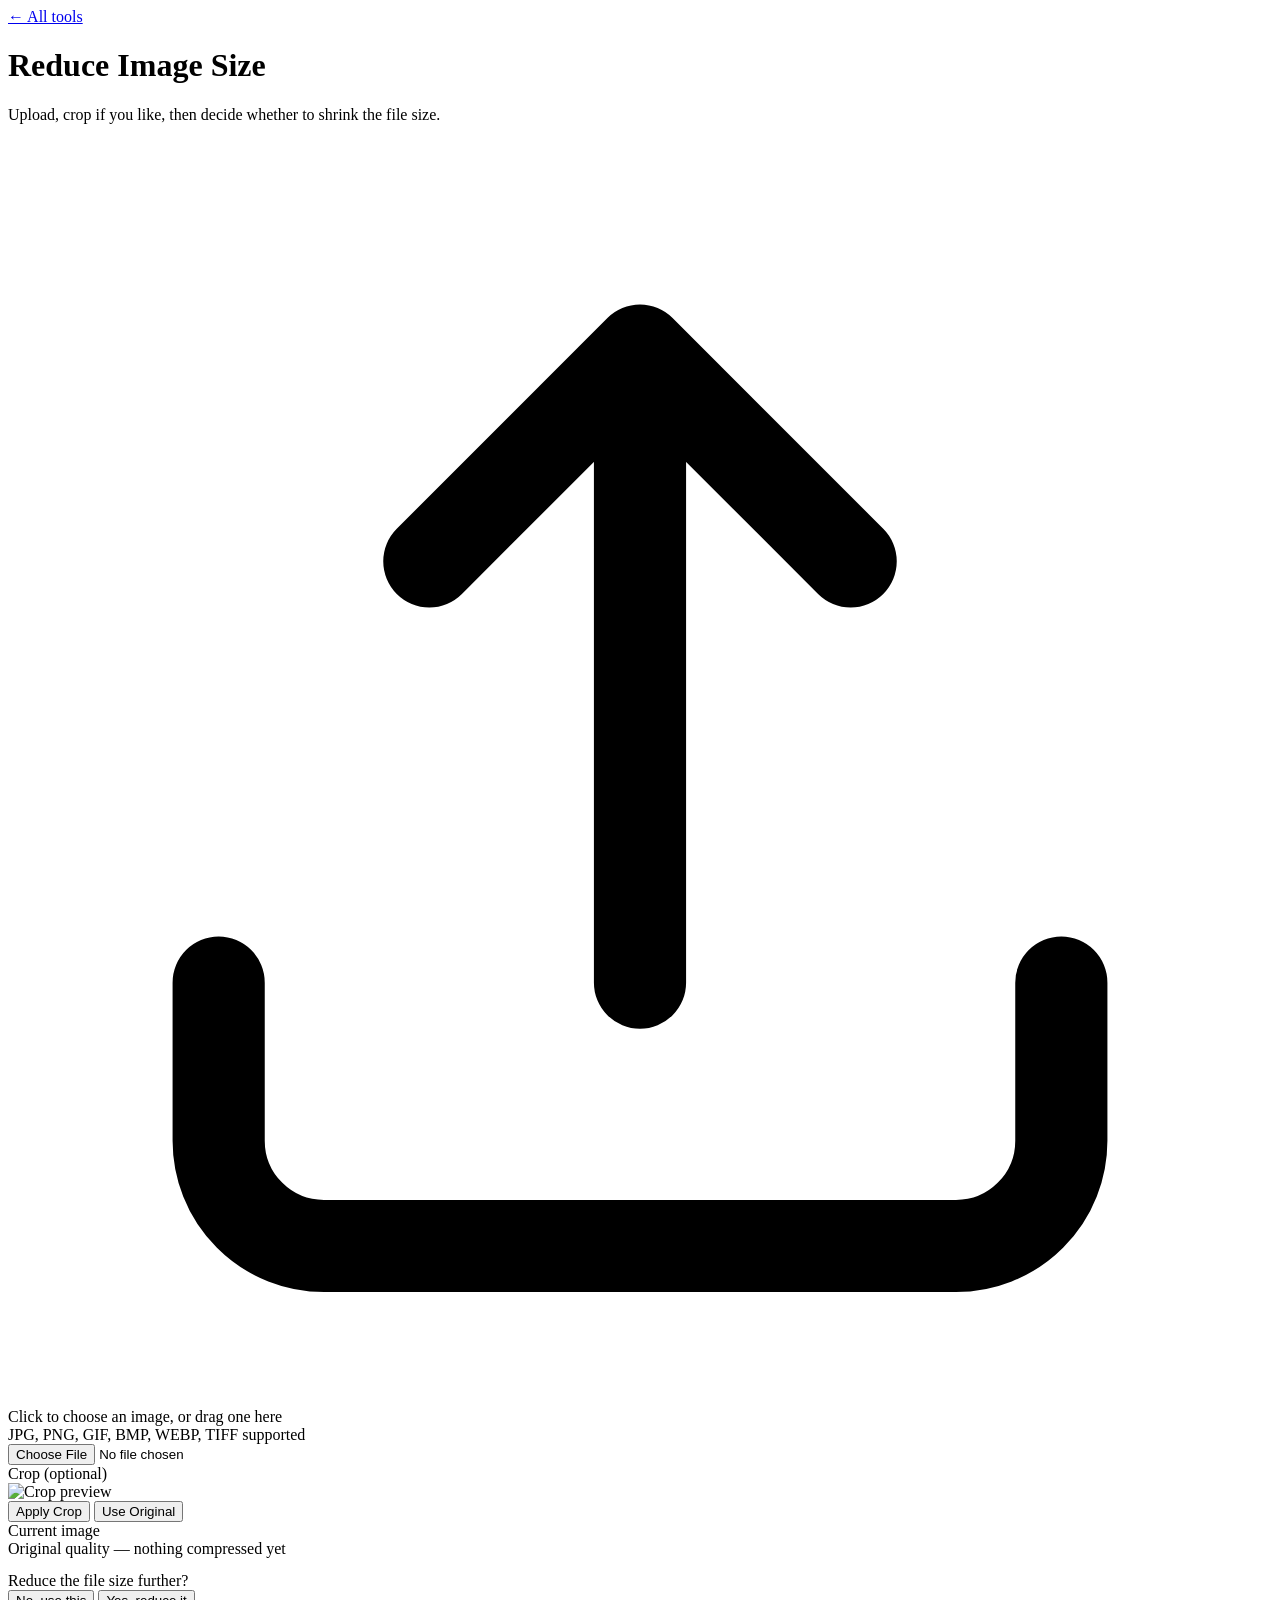
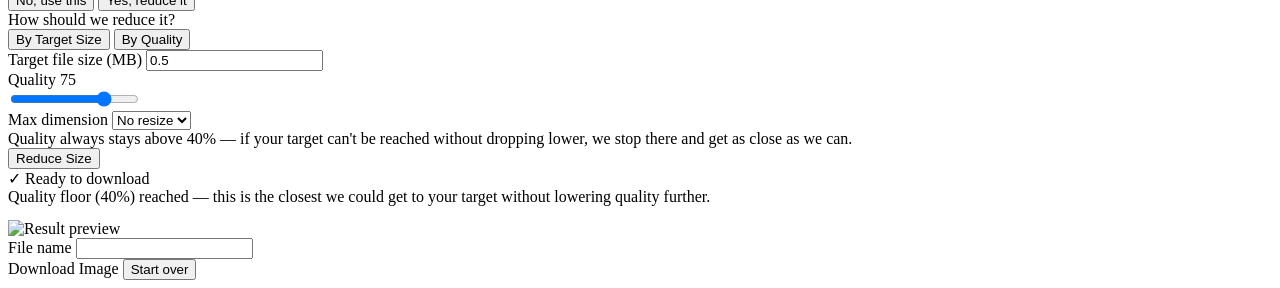
==== commit 8050fc32: "Redesign UI: flat/minimal style, shared cached assets, mobile fixes Extract all per-page inline <sty" ====
--- a/app/templates/compress.html
+++ b/app/templates/compress.html
@@ -4,387 +4,30 @@
 <meta charset="utf-8">
 <meta name="viewport" content="width=device-width, initial-scale=1">
 <title>Reduce Image Size</title>
+<link rel="stylesheet" href="/static/style.css">
 <style>
-  :root {
-    --bg-1: #0f172a;
-    --bg-2: #1e293b;
-    --accent: #6366f1;
-    --accent-hover: #4f46e5;
-    --card: #ffffff;
-    --text: #1e293b;
-    --muted: #64748b;
-    --border: #e2e8f0;
-    --danger: #dc2626;
-    --success: #16a34a;
-  }
-  * { box-sizing: border-box; }
-  body {
-    margin: 0;
-    min-height: 100vh;
-    display: flex;
-    align-items: center;
-    justify-content: center;
-    padding: 24px;
-    font-family: -apple-system, BlinkMacSystemFont, "Segoe UI", Roboto, Helvetica, Arial, sans-serif;
-    background: linear-gradient(135deg, var(--bg-1), var(--bg-2));
-  }
-  .card {
-    width: 100%;
-    max-width: 520px;
-    background: var(--card);
-    border-radius: 16px;
-    box-shadow: 0 20px 60px rgba(0, 0, 0, 0.35);
-    padding: 32px;
-  }
-  .back-link {
-    display: inline-flex;
-    align-items: center;
-    gap: 4px;
-    margin-bottom: 16px;
-    color: var(--muted);
-    font-size: 13px;
-    font-weight: 600;
-    text-decoration: none;
-  }
-  .back-link:hover { color: var(--accent); }
-  h1 {
-    margin: 0 0 4px;
-    font-size: 22px;
-    color: var(--text);
-  }
-  p.subtitle {
-    margin: 0 0 24px;
-    color: var(--muted);
-    font-size: 14px;
-  }
-  .dropzone {
-    border: 2px dashed var(--border);
-    border-radius: 12px;
-    padding: 28px 16px;
-    text-align: center;
-    cursor: pointer;
-    transition: border-color 0.15s, background-color 0.15s;
-  }
-  .dropzone:hover,
-  .dropzone.dragover {
-    border-color: var(--accent);
-    background: #eef2ff;
-  }
-  .dropzone svg { width: 36px; height: 36px; color: var(--accent); margin-bottom: 8px; }
-  .dropzone-text { color: var(--text); font-weight: 600; font-size: 14px; }
-  .dropzone-hint { color: var(--muted); font-size: 12px; margin-top: 4px; }
-  input[type="file"] { display: none; }
-
-  .preview-row {
+  /* Single-file preview row (all other tools show a reorderable list of many
+     files; this page only ever has one, so it gets its own small layout). */
+  #preview-row {
     display: none;
     align-items: center;
-    gap: 12px;
-    margin-top: 16px;
-    padding: 10px 12px;
+    gap: 8px;
+    padding: 8px 8px 8px 12px;
     border: 1px solid var(--border);
     border-radius: 10px;
+    background: #fff;
+    margin-top: 16px;
   }
-  .preview-row.visible { display: flex; }
-  .preview-row img {
-    width: 48px;
-    height: 48px;
+  #preview-row.visible { display: flex; }
+  #preview-row img {
+    width: 44px;
+    height: 44px;
     object-fit: cover;
     border-radius: 6px;
     border: 1px solid var(--border);
-    background: #f1f5f9;
+    background: var(--bg);
+    flex-shrink: 0;
   }
-  .preview-info { flex: 1; min-width: 0; }
-  .preview-name {
-    font-size: 13px;
-    color: var(--text);
-    font-weight: 600;
-    white-space: nowrap;
-    overflow: hidden;
-    text-overflow: ellipsis;
-  }
-  .preview-size { font-size: 12px; color: var(--muted); }
-  .icon-btn {
-    border: none;
-    background: none;
-    color: var(--muted);
-    cursor: pointer;
-    padding: 4px;
-    display: inline-flex;
-    align-items: center;
-  }
-  .icon-btn:hover { color: var(--accent); }
-  .icon-btn svg { width: 18px; height: 18px; }
-  .remove-btn {
-    border: none;
-    background: none;
-    color: var(--muted);
-    cursor: pointer;
-    font-size: 18px;
-    line-height: 1;
-    padding: 4px;
-  }
-  .remove-btn:hover { color: var(--danger); }
-
-  .section { display: none; margin-top: 18px; }
-  .section.visible { display: block; }
-  .section-label {
-    font-size: 13px;
-    font-weight: 700;
-    color: var(--text);
-    margin-bottom: 8px;
-  }
-
-  /* Cropper */
-  .cropper-image-wrap {
-    position: relative;
-    max-width: 100%;
-    line-height: 0;
-    background: #0f172a;
-    border-radius: 10px;
-    overflow: hidden;
-    user-select: none;
-  }
-  .cropper-image-wrap img {
-    display: block;
-    width: 100%;
-    height: auto;
-  }
-  .crop-box {
-    position: absolute;
-    border: 2px solid #fff;
-    box-shadow: 0 0 0 9999px rgba(15, 23, 42, 0.55);
-    cursor: move;
-    touch-action: none;
-  }
-  .crop-handle {
-    position: absolute;
-    width: 14px;
-    height: 14px;
-    background: #fff;
-    border: 2px solid var(--accent);
-    border-radius: 50%;
-    touch-action: none;
-  }
-  .crop-handle.nw { left: -8px; top: -8px; cursor: nwse-resize; }
-  .crop-handle.ne { right: -8px; top: -8px; cursor: nesw-resize; }
-  .crop-handle.sw { left: -8px; bottom: -8px; cursor: nesw-resize; }
-  .crop-handle.se { right: -8px; bottom: -8px; cursor: nwse-resize; }
-  .crop-actions {
-    display: flex;
-    gap: 10px;
-    margin-top: 10px;
-  }
-
-  .size-summary {
-    font-size: 13px;
-    color: var(--muted);
-  }
-  .size-summary strong { color: var(--text); }
-
-  .decision-row {
-    display: flex;
-    gap: 10px;
-    margin-top: 12px;
-  }
-  button.decision-btn {
-    flex: 1;
-    padding: 10px 16px;
-    border-radius: 10px;
-    font-size: 14px;
-    font-weight: 600;
-    cursor: pointer;
-    border: 1px solid var(--border);
-    background: #fff;
-    color: var(--text);
-  }
-  button.decision-btn:hover { border-color: var(--accent); color: var(--accent); }
-  button.decision-btn.chosen { background: var(--accent); color: #fff; border-color: var(--accent); }
-
-  .mode-toggle {
-    display: flex;
-    background: #f1f5f9;
-    border-radius: 10px;
-    padding: 4px;
-    gap: 4px;
-  }
-  .mode-btn {
-    flex: 1;
-    border: none;
-    background: none;
-    padding: 8px 10px;
-    border-radius: 8px;
-    font-size: 13px;
-    font-weight: 600;
-    color: var(--muted);
-    cursor: pointer;
-  }
-  .mode-btn.active {
-    background: #fff;
-    color: var(--accent);
-    box-shadow: 0 1px 3px rgba(0, 0, 0, 0.12);
-  }
-
-  .controls { display: none; margin-top: 16px; }
-  .controls.visible { display: block; }
-  .control-row {
-    display: flex;
-    align-items: center;
-    justify-content: space-between;
-    margin-bottom: 6px;
-  }
-  .control-label { font-size: 13px; font-weight: 600; color: var(--text); }
-  .control-value { font-size: 13px; color: var(--muted); }
-  input[type="range"] {
-    width: 100%;
-    accent-color: var(--accent);
-  }
-  select, input[type="number"], input[type="text"] {
-    width: 100%;
-    padding: 8px 10px;
-    border-radius: 8px;
-    border: 1px solid var(--border);
-    font-size: 13px;
-    color: var(--text);
-    background: #fff;
-    margin-top: 4px;
-  }
-  .control-group { margin-top: 16px; }
-  .control-hint { font-size: 12px; color: var(--muted); margin-top: 6px; }
-
-  .quality-track {
-    width: 100%;
-    height: 8px;
-    border-radius: 4px;
-    background: #e2e8f0;
-    overflow: hidden;
-    margin-top: 8px;
-  }
-  .quality-fill {
-    height: 100%;
-    border-radius: 4px;
-    background: linear-gradient(90deg, #ef4444, #f59e0b, #22c55e);
-    width: 0%;
-    transition: width 0.2s ease;
-  }
-
-  button.primary {
-    width: 100%;
-    margin-top: 20px;
-    padding: 12px 16px;
-    border: none;
-    border-radius: 10px;
-    background: var(--accent);
-    color: #fff;
-    font-size: 15px;
-    font-weight: 600;
-    cursor: pointer;
-    display: flex;
-    align-items: center;
-    justify-content: center;
-    gap: 8px;
-    transition: background-color 0.15s;
-  }
-  button.primary:hover:not(:disabled) { background: var(--accent-hover); }
-  button.primary:disabled { opacity: 0.6; cursor: not-allowed; }
-
-  .spinner {
-    width: 16px;
-    height: 16px;
-    border: 2px solid rgba(255, 255, 255, 0.4);
-    border-top-color: #fff;
-    border-radius: 50%;
-    animation: spin 0.7s linear infinite;
-    display: none;
-  }
-  .spinner.visible { display: inline-block; }
-  @keyframes spin { to { transform: rotate(360deg); } }
-
-  .error {
-    display: none;
-    margin-top: 16px;
-    padding: 10px 12px;
-    border-radius: 8px;
-    background: #fef2f2;
-    color: var(--danger);
-    font-size: 13px;
-  }
-  .error.visible { display: block; }
-
-  .floor-note {
-    display: none;
-    margin-top: 10px;
-    padding: 8px 10px;
-    border-radius: 8px;
-    background: #fffbeb;
-    color: #92400e;
-    font-size: 12px;
-  }
-  .floor-note.visible { display: block; }
-
-  .result {
-    display: none;
-    margin-top: 24px;
-    border-top: 1px solid var(--border);
-    padding-top: 20px;
-  }
-  .result.visible { display: block; }
-  .result-header {
-    display: flex;
-    align-items: center;
-    gap: 8px;
-    margin-bottom: 4px;
-    color: var(--success);
-    font-weight: 600;
-    font-size: 14px;
-  }
-  .result-stats {
-    font-size: 13px;
-    color: var(--muted);
-    margin-bottom: 4px;
-  }
-  .result-stats strong { color: var(--text); }
-  .result-quality {
-    font-size: 12px;
-    color: var(--muted);
-    margin-top: 10px;
-    margin-bottom: 12px;
-  }
-  .image-preview {
-    width: 100%;
-    max-height: 320px;
-    object-fit: contain;
-    border: 1px solid var(--border);
-    border-radius: 10px;
-    background: #f8fafc;
-    display: block;
-  }
-  .filename-group { margin-top: 14px; margin-bottom: 4px; }
-  .result-actions {
-    display: flex;
-    gap: 10px;
-    margin-top: 14px;
-  }
-  a.download-btn, button.secondary {
-    flex: 1;
-    text-align: center;
-    padding: 10px 16px;
-    border-radius: 10px;
-    font-size: 14px;
-    font-weight: 600;
-    text-decoration: none;
-    cursor: pointer;
-    border: none;
-  }
-  a.download-btn {
-    background: var(--success);
-    color: #fff;
-  }
-  a.download-btn:hover { opacity: 0.9; }
-  button.secondary {
-    background: #f1f5f9;
-    color: var(--text);
-  }
-  button.secondary:hover { background: #e2e8f0; }
 </style>
 </head>
 <body>
@@ -410,7 +53,7 @@
           <div class="preview-name" id="preview-name"></div>
           <div class="preview-size" id="preview-size"></div>
         </div>
-        <button type="button" class="remove-btn" id="remove-btn" aria-label="Remove file">&times;</button>
+        <button type="button" class="icon-btn remove-btn" id="remove-btn" aria-label="Remove file">&times;</button>
       </div>
 
       <!-- Step: crop -->
@@ -510,6 +153,7 @@
     </div>
   </div>
 
+  <script src="/static/app.js"></script>
   <script>
     const dropzone = document.getElementById('dropzone');
     const fileInput = document.getElementById('file_photo');
@@ -564,12 +208,6 @@
     let mode = 'target';
     let resultObjectUrl = null;
 
-    function formatSize(bytes) {
-      if (bytes < 1024) return bytes + ' B';
-      if (bytes < 1024 * 1024) return (bytes / 1024).toFixed(1) + ' KB';
-      return (bytes / (1024 * 1024)).toFixed(1) + ' MB';
-    }
-
     function showError(message) {
       errorBox.textContent = message;
       errorBox.classList.add('visible');
@@ -625,28 +263,7 @@
       openCropper();
     }
 
-    dropzone.addEventListener('click', () => fileInput.click());
-    fileInput.addEventListener('change', () => {
-      handleNewFile(fileInput.files[0]);
-      fileInput.value = '';
-    });
-
-    ['dragenter', 'dragover'].forEach((evt) =>
-      dropzone.addEventListener(evt, (e) => {
-        e.preventDefault();
-        dropzone.classList.add('dragover');
-      })
-    );
-    ['dragleave', 'drop'].forEach((evt) =>
-      dropzone.addEventListener(evt, (e) => {
-        e.preventDefault();
-        dropzone.classList.remove('dragover');
-      })
-    );
-    dropzone.addEventListener('drop', (e) => {
-      const file = e.dataTransfer.files[0];
-      if (file) handleNewFile(file);
-    });
+    wireDropzone(dropzone, fileInput, (fileList) => handleNewFile(fileList[0]));
 
     removeBtn.addEventListener('click', (e) => {
       e.stopPropagation();
